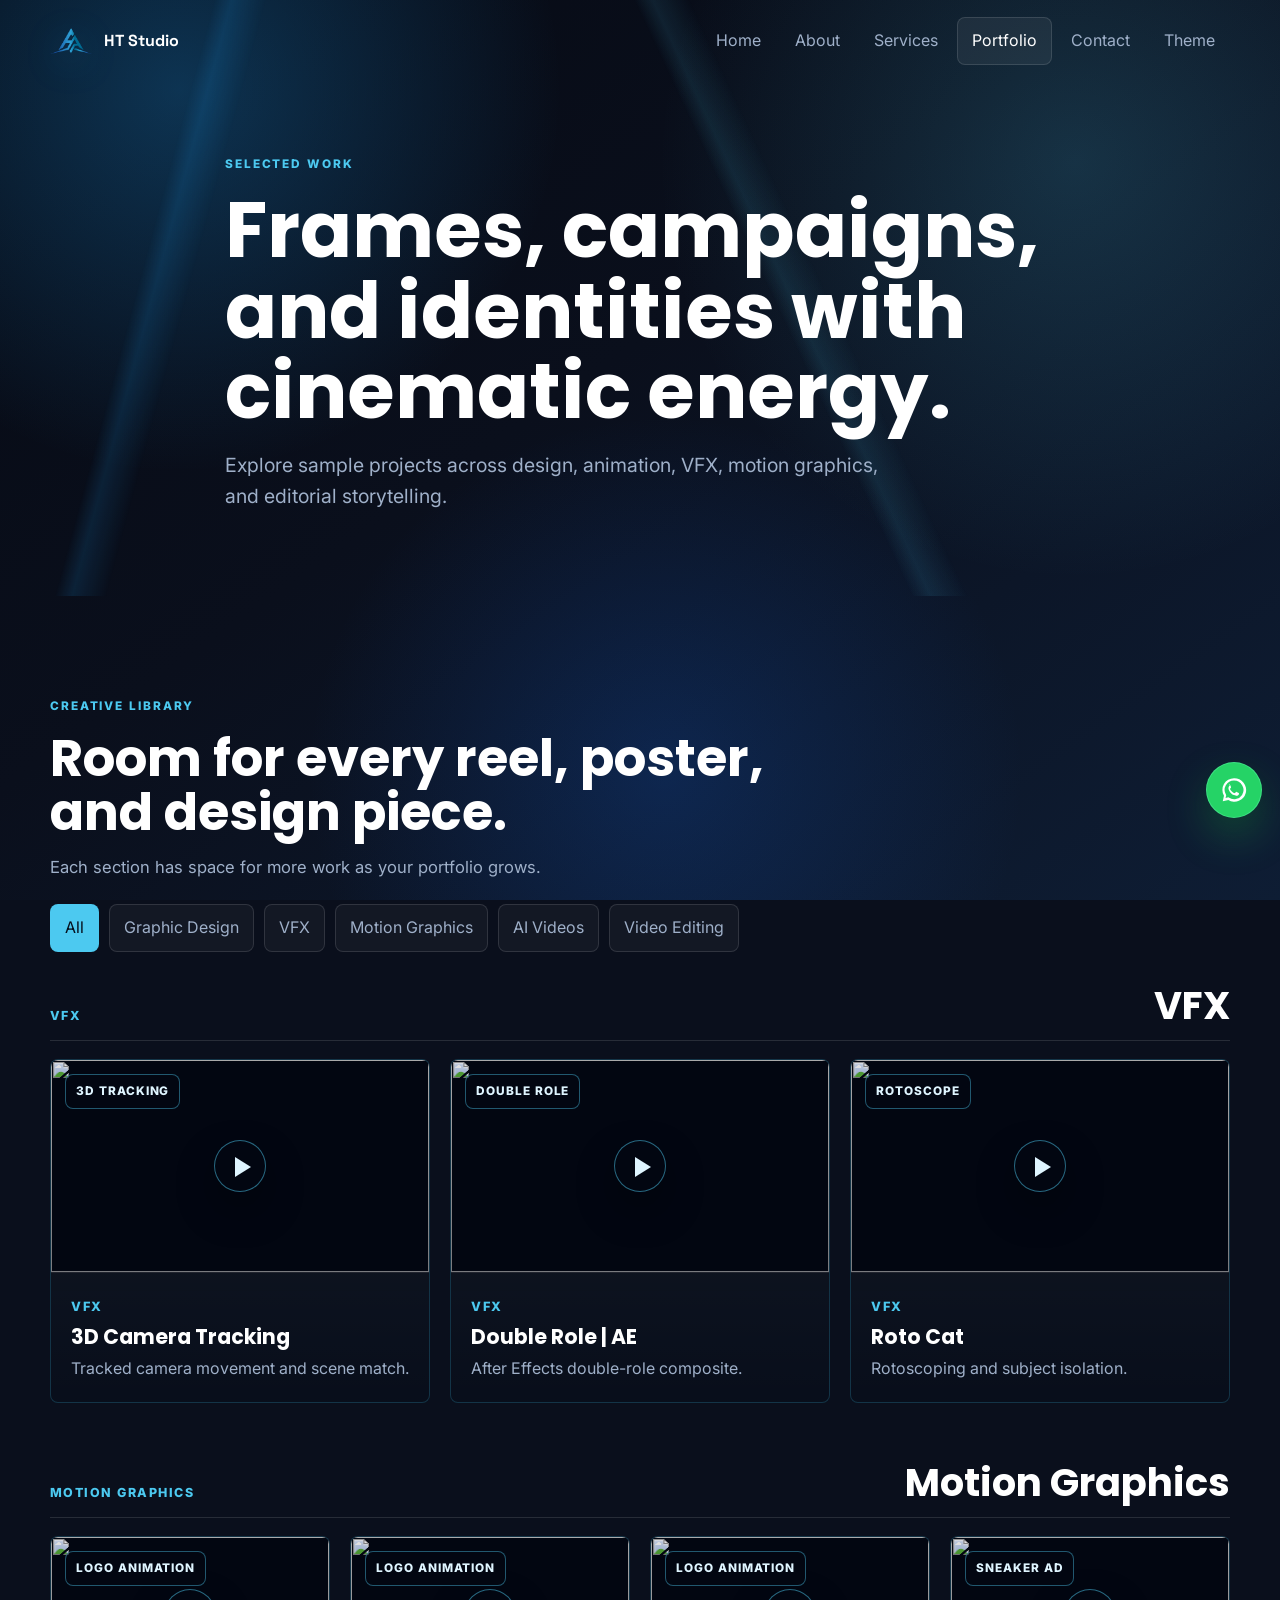
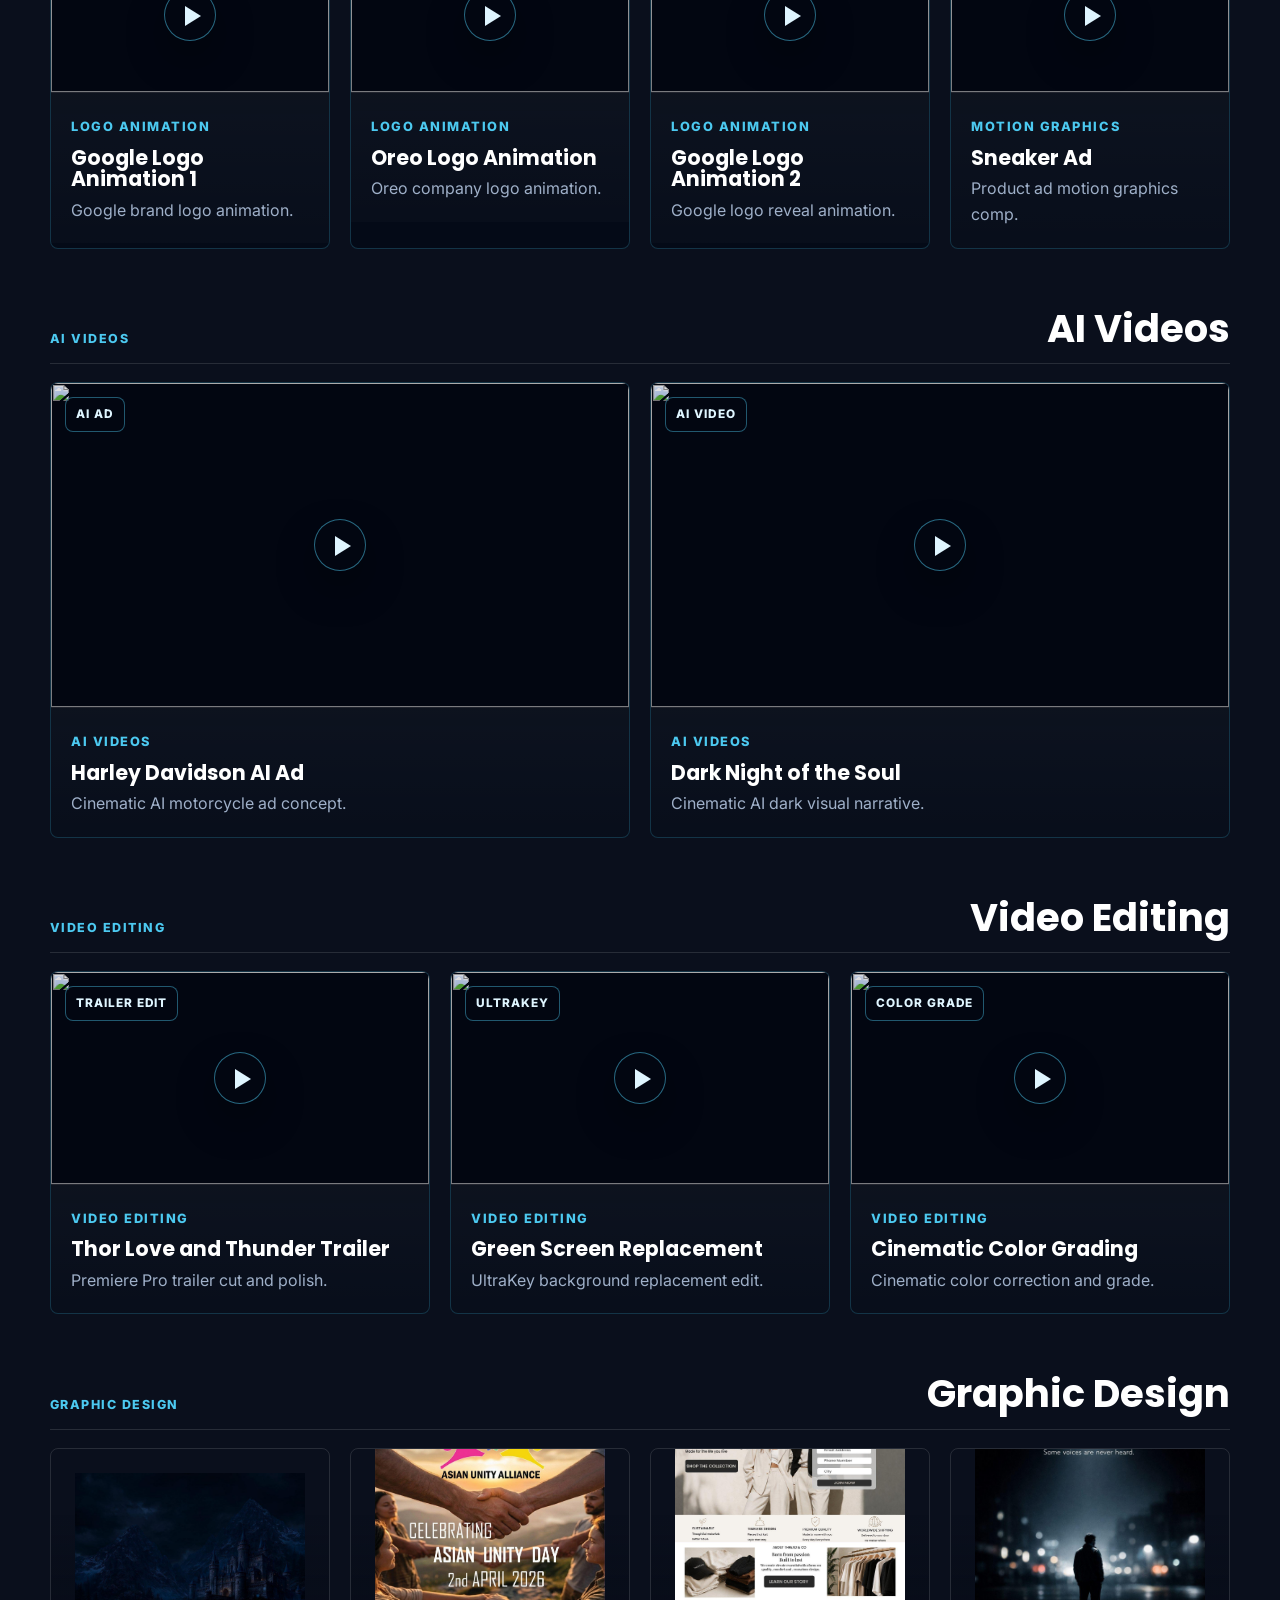
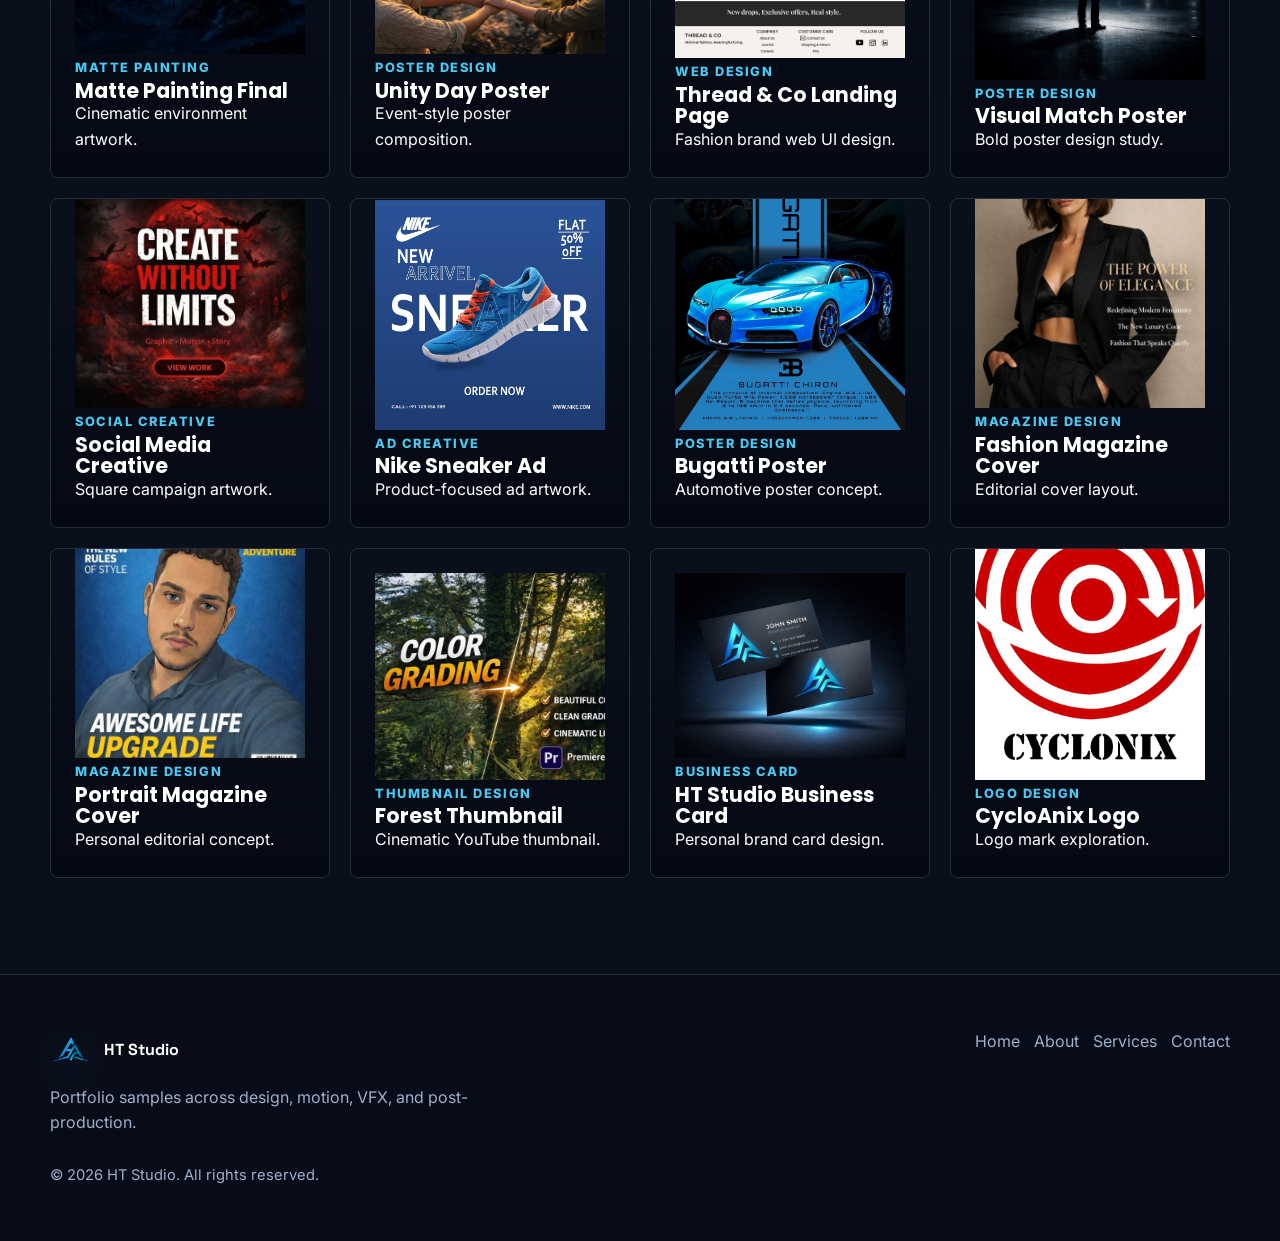
==== portfolio.html @ 41b293f8 "Add files via upload" ====
<!DOCTYPE html>
<html lang="en">
<head>
  <meta charset="UTF-8">
  <meta name="viewport" content="width=device-width, initial-scale=1.0">
  <meta name="referrer" content="strict-origin-when-cross-origin">
  <meta name="description" content="Portfolio projects by HT Studio across graphic design, animation, VFX, motion graphics, AI videos, and video editing.">
  <title>Portfolio | HT Studio</title>
  <link rel="icon" type="image/png" href="assets/images/logo.png">
  <link rel="apple-touch-icon" href="assets/images/logo.png">
  <meta property="og:type" content="website">
  <meta property="og:title" content="Portfolio | HT Studio">
  <meta property="og:description" content="Watch selected animation, VFX, motion graphics, AI videos, and video editing work by HT Studio.">
  <meta property="og:image" content="assets/images/profile.jpg">
  <meta name="twitter:card" content="summary_large_image">
  <meta name="twitter:title" content="Portfolio | HT Studio">
  <meta name="twitter:description" content="Animation, VFX, motion graphics, AI videos, and video editing portfolio.">
  <meta name="twitter:image" content="assets/images/profile.jpg">
  <link rel="preconnect" href="https://fonts.googleapis.com"><link rel="preconnect" href="https://fonts.gstatic.com" crossorigin>
  <link href="https://fonts.googleapis.com/css2?family=Inter:wght@400;500;600;700;800&family=Poppins:wght@600;700;800&family=Space+Grotesk:wght@500;600;700&display=swap" rel="stylesheet">
  <link rel="stylesheet" href="css/style.css">
</head>
<body data-page="portfolio">
  <div class="page-loader" aria-hidden="true"><span></span></div>
  <header class="site-header" id="siteHeader"><nav class="navbar container"><a class="brand" href="index.html"><img src="assets/images/logo.png" alt="HT Studio logo"><span>HT Studio</span></a><button class="nav-toggle" id="navToggle" aria-label="Open menu" aria-expanded="false"><span></span><span></span><span></span></button><div class="nav-links" id="navLinks"><a href="index.html">Home</a><a href="about.html">About</a><a href="services.html">Services</a><a href="portfolio.html" class="active">Portfolio</a><a href="contact.html">Contact</a><button class="theme-toggle" id="themeToggle" aria-label="Toggle theme">Theme</button></div></nav></header>
  <main>
    <section class="page-hero section-bg"><div class="ambient-lines"></div><div class="container narrow reveal"><span class="eyebrow">Selected work</span><h1>Frames, campaigns, and identities with cinematic energy.</h1><p>Explore sample projects across design, animation, VFX, motion graphics, and editorial storytelling.</p></div></section>
    <section class="section container">
      <div class="section-head portfolio-section-head reveal">
        <span class="eyebrow">Creative library</span>
        <h2>Room for every reel, poster, and design piece.</h2>
        <p>Each section has space for more work as your portfolio grows.</p>
      </div>
      <div class="filter-bar reveal" role="list" aria-label="Portfolio filters">
        <button class="filter-btn active" data-filter="all">All</button>
        <button class="filter-btn" data-filter="Graphic Design">Graphic Design</button>
        <button class="filter-btn" data-filter="VFX">VFX</button>
        <button class="filter-btn" data-filter="Motion Graphics">Motion Graphics</button>
        <button class="filter-btn" data-filter="AI Videos">AI Videos</button>
        <button class="filter-btn" data-filter="Video Editing">Video Editing</button>
      </div>
      <div class="portfolio-sections" id="portfolioGrid">
        <section class="portfolio-category reveal" data-category-section="VFX">
          <div class="portfolio-category-head"><span>VFX</span><h2>VFX</h2></div>
          <div class="portfolio-grid category-grid">
            <article class="portfolio-card video-card video-slot reveal" data-category="VFX" data-title="3D Camera Tracking" data-year="2026" data-software="After Effects" data-youtube-url="https://www.youtube.com/watch?v=7YSUbzDhCYs" data-desc="3D camera tracking render built in After Effects with matched movement and cinematic scene integration.">
              <div class="youtube-preview" aria-hidden="true"><img src="https://i.ytimg.com/vi/7YSUbzDhCYs/hqdefault.jpg" alt="" loading="lazy"><span class="youtube-play"></span></div>
              <div class="slot-badge">3D Tracking</div>
              <div class="project-info"><span>VFX</span><h3>3D Camera Tracking</h3><p>Tracked camera movement and scene match.</p></div>
            </article>
            <!-- HIDDEN CARD: To show this card later, delete the style="display:none" below -->
            <article class="portfolio-card video-card video-slot reveal delay-1" style="display:none" data-category="VFX" data-title="Cinematic VFX Composite" data-year="2026" data-software="After Effects, Maya" data-video="assets/videos/vfx-edit.mp4" data-desc="Composited VFX sample with atmosphere, camera energy, and cinematic grade.">
              <video class="portfolio-video" src="assets/videos/vfx-edit.mp4" controls playsinline preload="none" aria-label="Cinematic VFX Composite"></video>
              <div class="slot-badge">Composite</div>
              <div class="project-info"><span>VFX</span><h3>Cinematic VFX Composite</h3><p>Compositing and cinematic grade.</p></div>
            </article>
            <article class="portfolio-card video-card video-slot reveal delay-2" data-category="VFX" data-title="Double Role | AE" data-year="2026" data-software="After Effects" data-youtube-url="https://www.youtube.com/watch?v=Vd4QYeTDUkw" data-desc="Double-role VFX shot built in After Effects with compositing, masking, and matched timing.">
              <div class="youtube-preview" aria-hidden="true"><img src="https://i.ytimg.com/vi/Vd4QYeTDUkw/hqdefault.jpg" alt="" loading="lazy"><span class="youtube-play"></span></div>
              <div class="slot-badge">Double Role</div>
              <div class="project-info"><span>VFX</span><h3>Double Role | AE</h3><p>After Effects double-role composite.</p></div>
            </article>
            <article class="portfolio-card video-card video-slot reveal delay-3" data-category="VFX" data-title="Roto Cat" data-year="2026" data-software="After Effects, Rotoscoping" data-youtube-url="https://www.youtube.com/watch?v=1JEw_0VSAGY" data-desc="Rotoscoping VFX sample focused on clean subject isolation and frame-by-frame movement.">
              <div class="youtube-preview" aria-hidden="true"><img src="https://i.ytimg.com/vi/1JEw_0VSAGY/hqdefault.jpg" alt="" loading="lazy"><span class="youtube-play"></span></div>
              <div class="slot-badge">Rotoscope</div>
              <div class="project-info"><span>VFX</span><h3>Roto Cat</h3><p>Rotoscoping and subject isolation.</p></div>
            </article>
          </div>
        </section>

        <section class="portfolio-category reveal" data-category-section="Motion Graphics">
          <div class="portfolio-category-head"><span>Motion Graphics</span><h2>Motion Graphics</h2></div>
          <div class="portfolio-grid category-grid">
            <article class="portfolio-card video-card video-slot reveal" data-category="Motion Graphics" data-title="Google Logo Animation 1" data-year="2026" data-software="After Effects, Adobe Premiere Pro" data-youtube-url="https://www.youtube.com/watch?v=6RYFSTgw2TU" data-desc="Google logo animation with clean brand movement, rhythmic timing, and polished reveal energy.">
              <div class="youtube-preview" aria-hidden="true"><img src="https://i.ytimg.com/vi/6RYFSTgw2TU/hqdefault.jpg" alt="" loading="lazy"><span class="youtube-play"></span></div>
              <div class="slot-badge">Logo Animation</div>
              <div class="project-info"><span>Logo Animation</span><h3>Google Logo Animation 1</h3><p>Google brand logo animation.</p></div>
            </article>
            <article class="portfolio-card video-card video-slot reveal delay-1" data-category="Motion Graphics" data-title="Oreo Logo Animation" data-year="2026" data-software="After Effects" data-youtube-url="https://www.youtube.com/watch?v=iDF7yAj4mj4" data-desc="Oreo company logo animation with playful timing, brand-focused movement, and polished reveal styling.">
              <div class="youtube-preview" aria-hidden="true"><img src="https://i.ytimg.com/vi/iDF7yAj4mj4/hqdefault.jpg" alt="" loading="lazy"><span class="youtube-play"></span></div>
              <div class="slot-badge">Logo Animation</div>
              <div class="project-info"><span>Logo Animation</span><h3>Oreo Logo Animation</h3><p>Oreo company logo animation.</p></div>
            </article>
            <article class="portfolio-card video-card video-slot reveal delay-2" data-category="Motion Graphics" data-title="Google Logo Animation 2" data-year="2026" data-software="After Effects" data-youtube-url="https://www.youtube.com/watch?v=VKcDPss0ZcU" data-desc="Google logo animation render with brand color, smooth pacing, and clean logo reveal work.">
              <div class="youtube-preview" aria-hidden="true"><img src="https://i.ytimg.com/vi/VKcDPss0ZcU/hqdefault.jpg" alt="" loading="lazy"><span class="youtube-play"></span></div>
              <div class="slot-badge">Logo Animation</div>
              <div class="project-info"><span>Logo Animation</span><h3>Google Logo Animation 2</h3><p>Google logo reveal animation.</p></div>
            </article>
            <article class="portfolio-card video-card video-slot reveal delay-3" data-category="Motion Graphics" data-title="Sneaker Ad" data-year="2026" data-software="After Effects" data-youtube-url="https://www.youtube.com/watch?v=CQfitdtNfQs" data-desc="Sneaker product ad with motion graphics, polished timing, and campaign-style presentation.">
              <div class="youtube-preview" aria-hidden="true"><img src="https://i.ytimg.com/vi/CQfitdtNfQs/hqdefault.jpg" alt="" loading="lazy"><span class="youtube-play"></span></div>
              <div class="slot-badge">Sneaker Ad</div>
              <div class="project-info"><span>Motion Graphics</span><h3>Sneaker Ad</h3><p>Product ad motion graphics comp.</p></div>
            </article>
          </div>
        </section>

        <section class="portfolio-category reveal" data-category-section="AI Videos">
          <div class="portfolio-category-head"><span>AI Videos</span><h2>AI Videos</h2></div>
          <div class="portfolio-grid category-grid">
            <article class="portfolio-card video-card video-slot reveal" data-category="AI Videos" data-title="Harley Davidson AI Ad" data-year="2026" data-software="AI Video, Adobe Premiere Pro" data-youtube-url="https://www.youtube.com/watch?v=Fcp4Rr5jEpk" data-desc="AI-driven Harley Davidson ad concept with cinematic product energy and campaign-style pacing.">
              <div class="youtube-preview" aria-hidden="true"><img src="https://i.ytimg.com/vi/Fcp4Rr5jEpk/hqdefault.jpg" alt="" loading="lazy"><span class="youtube-play"></span></div>
              <div class="slot-badge">AI Ad</div>
              <div class="project-info"><span>AI Videos</span><h3>Harley Davidson AI Ad</h3><p>Cinematic AI motorcycle ad concept.</p></div>
            </article>

            <article class="portfolio-card video-card video-slot reveal delay-2" data-category="AI Videos" data-title="Dark Night of the Soul" data-year="2026" data-software="AI Video, Adobe Premiere Pro" data-youtube-url="https://www.youtube.com/watch?v=GI0C0WaYL5A" data-desc="AI cinematic video with atmospheric storytelling and dark visual narrative.">
              <div class="youtube-preview" aria-hidden="true"><img src="https://i.ytimg.com/vi/GI0C0WaYL5A/hqdefault.jpg" alt="" loading="lazy"><span class="youtube-play"></span></div>
              <div class="slot-badge">AI Video</div>
              <div class="project-info"><span>AI Videos</span><h3>Dark Night of the Soul</h3><p>Cinematic AI dark visual narrative.</p></div>
            </article>
          </div>
        </section>

        <section class="portfolio-category reveal" data-category-section="Video Editing">
          <div class="portfolio-category-head"><span>Video Editing</span><h2>Video Editing</h2></div>
          <div class="portfolio-grid category-grid">
            <article class="portfolio-card video-card video-slot reveal" data-category="Video Editing" data-title="Thor Love and Thunder Trailer" data-year="2026" data-software="Adobe Premiere Pro" data-youtube-url="https://www.youtube.com/watch?v=jmS2lAR7w4I" data-desc="Trailer edit built in Adobe Premiere Pro with cinematic pacing, music timing, and polished presentation.">
              <div class="youtube-preview" aria-hidden="true"><img src="https://i.ytimg.com/vi/jmS2lAR7w4I/hqdefault.jpg" alt="" loading="lazy"><span class="youtube-play"></span></div>
              <div class="slot-badge">Trailer Edit</div>
              <div class="project-info"><span>Video Editing</span><h3>Thor Love and Thunder Trailer</h3><p>Premiere Pro trailer cut and polish.</p></div>
            </article>
            <article class="portfolio-card video-card video-slot reveal delay-1" data-category="Video Editing" data-title="UltraKey Background Replacement" data-year="2026" data-software="Adobe Premiere Pro, UltraKey" data-youtube-url="https://www.youtube.com/watch?v=HDc1M4FCwuI" data-desc="Green screen background replacement using UltraKey in Adobe Premiere Pro.">
              <div class="youtube-preview" aria-hidden="true"><img src="https://i.ytimg.com/vi/HDc1M4FCwuI/hqdefault.jpg" alt="" loading="lazy"><span class="youtube-play"></span></div>
              <div class="slot-badge">UltraKey</div>
              <div class="project-info"><span>Video Editing</span><h3>Green Screen Replacement</h3><p>UltraKey background replacement edit.</p></div>
            </article>
            <article class="portfolio-card video-card video-slot reveal delay-3" data-category="Video Editing" data-title="Cinematic Color Grading" data-year="2026" data-software="Adobe Premiere Pro, Lumetri Color" data-youtube-url="https://www.youtube.com/watch?v=dcR6W9GRAv0" data-desc="Cinematic color grading sample in Adobe Premiere Pro focused on contrast, mood, and polished visual tone.">
              <div class="youtube-preview" aria-hidden="true"><img src="https://i.ytimg.com/vi/dcR6W9GRAv0/hqdefault.jpg" alt="" loading="lazy"><span class="youtube-play"></span></div>
              <div class="slot-badge">Color Grade</div>
              <div class="project-info"><span>Video Editing</span><h3>Cinematic Color Grading</h3><p>Cinematic color correction and grade.</p></div>
            </article>
          </div>
        </section>

        <section class="portfolio-category reveal" data-category-section="Graphic Design">
          <div class="portfolio-category-head"><span>Graphic Design</span><h2>Graphic Design</h2></div>
          <div class="portfolio-grid category-grid">
            <article class="portfolio-card graphic-card reveal" data-category="Graphic Design" data-title="Matte Painting Final" data-year="2026" data-software="Photoshop" data-desc="A cinematic castle matte painting built with layered atmosphere, depth, and fantasy environment design."><img class="graphic-card-img" src="assets/images/graphic-design/graphic-matte-painting-final.jpg" alt="" loading="lazy"><div><span>Matte Painting</span><h3>Matte Painting Final</h3><p>Cinematic environment artwork.</p></div></article>
            <article class="portfolio-card graphic-card reveal delay-1" data-category="Graphic Design" data-title="Unity Day Poster" data-year="2026" data-software="Photoshop" data-desc="A poster composition designed for a Unity Day visual assignment."><img class="graphic-card-img" src="assets/images/graphic-design/graphic-unity-day-poster.jpg" alt="" loading="lazy"><div><span>Poster Design</span><h3>Unity Day Poster</h3><p>Event-style poster composition.</p></div></article>
            <article class="portfolio-card graphic-card reveal delay-2" data-category="Graphic Design" data-title="Thread & Co Landing Page" data-year="2026" data-software="Figma" data-desc="A full web design landing page for Thread & Co, a minimal fashion brand. Features hero section, newsletter signup, features strip, brand story, and footer — designed with clean typography and earthy tones."><img class="graphic-card-img" src="assets/images/graphic-design/graphic-web-design-landing-page.jpg" alt="" loading="lazy"><div><span>Web Design</span><h3>Thread & Co Landing Page</h3><p>Fashion brand web UI design.</p></div></article>
            <article class="portfolio-card graphic-card reveal delay-3" data-category="Graphic Design" data-title="Visual Match Poster" data-year="2026" data-software="Photoshop" data-desc="A bold poster study focused on visual matching, contrast, and cinematic balance."><img class="graphic-card-img" src="assets/images/graphic-design/graphic-visual-match-poster.jpg" alt="" loading="lazy"><div><span>Poster Design</span><h3>Visual Match Poster</h3><p>Bold poster design study.</p></div></article>
            <article class="portfolio-card graphic-card reveal" data-category="Graphic Design" data-title="Social Media Creative" data-year="2026" data-software="Photoshop" data-desc="A social media creative built for square-format digital campaign use."><img class="graphic-card-img" src="assets/images/graphic-design/graphic-social-media.jpg" alt="" loading="lazy"><div><span>Social Creative</span><h3>Social Media Creative</h3><p>Square campaign artwork.</p></div></article>
            <article class="portfolio-card graphic-card reveal delay-1" data-category="Graphic Design" data-title="Nike Sneaker Ad" data-year="2026" data-software="Photoshop" data-desc="A sneaker ad concept using strong product focus, dramatic color, and campaign-style framing."><img class="graphic-card-img" src="assets/images/graphic-design/graphic-nike-sneakers-ad.jpg" alt="" loading="lazy"><div><span>Ad Creative</span><h3>Nike Sneaker Ad</h3><p>Product-focused ad artwork.</p></div></article>
            <article class="portfolio-card graphic-card reveal delay-2" data-category="Graphic Design" data-title="Bugatti Poster" data-year="2026" data-software="Photoshop" data-desc="A premium automotive poster concept designed with cinematic mood and luxury presentation."><img class="graphic-card-img" src="assets/images/graphic-design/graphic-bugatti-poster.jpg" alt="" loading="lazy"><div><span>Poster Design</span><h3>Bugatti Poster</h3><p>Automotive poster concept.</p></div></article>
            <article class="portfolio-card graphic-card reveal delay-3" data-category="Graphic Design" data-title="Fashion Magazine Cover" data-year="2026" data-software="Photoshop" data-desc="A fashion magazine cover layout exploring typography, image treatment, and editorial balance."><img class="graphic-card-img" src="assets/images/graphic-design/graphic-fashion-magazine-cover.jpg" alt="" loading="lazy"><div><span>Magazine Design</span><h3>Fashion Magazine Cover</h3><p>Editorial cover layout.</p></div></article>
            <article class="portfolio-card graphic-card reveal" data-category="Graphic Design" data-title="Portrait Magazine Cover" data-year="2026" data-software="Photoshop" data-desc="A personal magazine cover experiment focused on portrait styling and cover composition."><img class="graphic-card-img" src="assets/images/graphic-design/graphic-self-magazine-cover.jpg" alt="" loading="lazy"><div><span>Magazine Design</span><h3>Portrait Magazine Cover</h3><p>Personal editorial concept.</p></div></article>
            <article class="portfolio-card graphic-card reveal delay-1" data-category="Graphic Design" data-title="Forest Thumbnail" data-year="2026" data-software="Photoshop" data-desc="A YouTube-style thumbnail made for color grading and cinematic video presentation."><img class="graphic-card-img" src="assets/images/graphic-design/graphic-forest-thumbnail.jpg" alt="" loading="lazy"><div><span>Thumbnail Design</span><h3>Forest Thumbnail</h3><p>Cinematic YouTube thumbnail.</p></div></article>
            <article class="portfolio-card graphic-card reveal delay-2" data-category="Graphic Design" data-title="HT Studio Business Card" data-year="2026" data-software="Photoshop" data-desc="A personal brand business card design for HT Studio with cinematic dark theme and logo mark."><img class="graphic-card-img" src="assets/images/graphic-design/graphic-ht-studio-business-card.jpg" alt="" loading="lazy"><div><span>Business Card</span><h3>HT Studio Business Card</h3><p>Personal brand card design.</p></div></article>
            <article class="portfolio-card graphic-card reveal delay-3" data-category="Graphic Design" data-title="CycloAnix Logo" data-year="2026" data-software="Illustrator" data-desc="A logo design exploration built around clear shape language and brand mark construction."><img class="graphic-card-img" src="assets/images/graphic-design/graphic-cycloanix-logo.jpg" alt="" loading="lazy"><div><span>Logo Design</span><h3>CycloAnix Logo</h3><p>Logo mark exploration.</p></div></article>
          </div>
        </section>
      </div>
    </section>
  </main>
  <div class="lightbox" id="lightbox" aria-hidden="true" role="dialog" aria-label="Project details">
    <button class="lightbox-close" id="lightboxClose" aria-label="Close">x</button>
    <div class="lightbox-card">
      <div class="lightbox-media" id="lightboxMedia">
        <div class="lightbox-image" id="lightboxImage"></div>
        <video class="lightbox-video" id="lightboxVideo" controls playsinline preload="none"></video>
        <iframe class="lightbox-youtube" id="lightboxYoutube" frameborder="0" allow="accelerometer; autoplay; clipboard-write; encrypted-media; gyroscope; picture-in-picture" allowfullscreen title="YouTube video player"></iframe>
      </div>
      <div class="lightbox-content"><span id="modalCategory"></span><h2 id="modalTitle"></h2><p id="modalDesc"></p><dl><dt>Year</dt><dd id="modalYear"></dd><dt>Software</dt><dd id="modalSoftware"></dd></dl><a class="btn btn-primary" href="contact.html">Discuss Similar Project</a></div>
    </div>
  </div>
  <footer class="site-footer"><div class="container footer-grid"><div><a class="brand footer-brand" href="index.html"><img src="assets/images/logo.png" alt="">HT Studio</a><p>Portfolio samples across design, motion, VFX, and post-production.</p></div><div class="footer-links"><a href="index.html">Home</a><a href="about.html">About</a><a href="services.html">Services</a><a href="contact.html">Contact</a></div><p class="copyright">© 2026 HT Studio. All rights reserved.</p></div></footer>
  <button class="back-to-top" id="backToTop" aria-label="Back to top">Top</button><script type="module" src="js/script.js"></script>
</body>
</html>
---- css/style.css ----
:root {
  --bg: #0a0f1c;
  --bg-soft: #111827;
  --panel: rgba(17, 24, 39, 0.72);
  --panel-strong: rgba(18, 28, 48, 0.94);
  --text: #ffffff;
  --muted: #9fb0c9;
  --line: rgba(255, 255, 255, 0.12);
  --accent: #1ea7ff;
  --accent-2: #4cc9f0;
  --success: #5cf2a6;
  --shadow: 0 24px 80px rgba(0, 0, 0, 0.38);
  --radius: 8px;
  --max: 1180px;
}

[data-theme="light"] {
  --bg: #f7fbff;
  --bg-soft: #eaf4ff;
  --panel: rgba(255, 255, 255, 0.78);
  --panel-strong: rgba(255, 255, 255, 0.96);
  --text: #07111f;
  --muted: #4d6078;
  --line: rgba(7, 17, 31, 0.12);
  --shadow: 0 24px 80px rgba(30, 87, 140, 0.15);
}

* { box-sizing: border-box; margin: 0; padding: 0; }
html { scroll-behavior: smooth; }
body {
  min-height: 100vh;
  background: var(--bg);
  color: var(--text);
  font-family: "Inter", system-ui, sans-serif;
  line-height: 1.6;
  overflow-x: hidden;
  transition: background 0.35s ease, color 0.35s ease;
}
body::before {
  content: "";
  position: fixed;
  inset: 0;
  z-index: -3;
  background:
    radial-gradient(circle at 14% 10%, rgba(30, 167, 255, 0.26), transparent 28%),
    radial-gradient(circle at 84% 18%, rgba(76, 201, 240, 0.18), transparent 32%),
    radial-gradient(circle at 52% 86%, rgba(19, 83, 184, 0.28), transparent 35%),
    linear-gradient(145deg, #060a14 0%, var(--bg) 44%, #0e1d34 100%);
}
a { color: inherit; text-decoration: none; }
img { display: block; max-width: 100%; }
button, input, select, textarea { font: inherit; }
.container { width: min(var(--max), calc(100% - 40px)); margin-inline: auto; }
.narrow { max-width: 830px; }
.section { padding: 96px 0; }
.section-bg { position: relative; overflow: hidden; isolation: isolate; }
.ambient-lines {
  position: absolute;
  inset: -15% -10%;
  z-index: -2;
  background: linear-gradient(105deg, transparent 0 21%, rgba(30, 167, 255, 0.13) 22%, transparent 24% 100%), linear-gradient(65deg, transparent 0 57%, rgba(76, 201, 240, 0.11) 58%, transparent 60% 100%);
  animation: none;
}
.particles {
  position: absolute;
  inset: 0;
  z-index: -1;
  background-image: radial-gradient(circle, rgba(255, 255, 255, 0.22) 1px, transparent 1px), radial-gradient(circle, rgba(30, 167, 255, 0.28) 1px, transparent 1px);
  background-size: 92px 92px, 150px 150px;
  opacity: 0.16;
  animation: none;
}
.site-header {
  position: fixed;
  top: 0;
  width: 100%;
  z-index: 50;
  border-bottom: 1px solid transparent;
  transition: background 0.3s ease, border-color 0.3s ease;
}
.site-header.scrolled {
  background: rgba(6, 11, 22, 0.54);
  border-color: rgba(255, 255, 255, 0.16);
  box-shadow: 0 18px 54px rgba(0, 0, 0, 0.22);
  backdrop-filter: blur(18px) saturate(150%);
  -webkit-backdrop-filter: blur(18px) saturate(150%);
}
[data-theme="light"] .site-header.scrolled {
  background: rgba(255, 255, 255, 0.58);
  border-color: rgba(7, 17, 31, 0.12);
}
.navbar { min-height: 82px; display: flex; align-items: center; justify-content: space-between; gap: 24px; }
.brand { display: inline-flex; align-items: center; gap: 12px; font-family: "Space Grotesk", sans-serif; font-weight: 700; }
.brand img { width: 42px; height: 42px; object-fit: contain; background: transparent; mix-blend-mode: normal; filter: drop-shadow(0 8px 18px rgba(30, 167, 255, 0.28)); }
.nav-links { display: flex; align-items: center; gap: 4px; }
.nav-links a, .theme-toggle {
  color: var(--muted);
  padding: 10px 14px;
  border-radius: var(--radius);
  border: 1px solid transparent;
  background: transparent;
  cursor: pointer;
  transition: color 0.25s ease, border-color 0.25s ease, background 0.25s ease;
}
.nav-links a:hover, .nav-links a.active, .theme-toggle:hover { color: var(--text); border-color: var(--line); background: rgba(255, 255, 255, 0.06); }
.nav-toggle { display: none; width: 44px; height: 44px; border: 1px solid var(--line); border-radius: var(--radius); background: var(--panel); }
.nav-toggle span { display: block; width: 18px; height: 2px; margin: 4px auto; background: var(--text); transition: transform 0.25s ease, opacity 0.25s ease; }
.hero { min-height: 100vh; padding: 136px 0 72px; display: flex; align-items: center; }
.hero-grid, .page-hero-grid { display: grid; grid-template-columns: minmax(0, 1.1fr) minmax(300px, 0.72fr); align-items: center; gap: 56px; }
.eyebrow { display: inline-flex; color: var(--accent-2); text-transform: uppercase; letter-spacing: 0.16em; font-size: 0.74rem; font-weight: 800; margin-bottom: 16px; }
h1, h2, h3 { font-family: "Poppins", sans-serif; line-height: 1.05; }
h1 { font-size: clamp(3.1rem, 8vw, 7.9rem); max-width: 960px; }
h2 { font-size: clamp(2rem, 4vw, 4.35rem); }
h3 { font-size: 1.28rem; }
.hero-subtitle, .hero-support, .page-hero p, .bio-copy p, .philosophy p, .why-panel p { color: var(--muted); font-size: clamp(1rem, 1.6vw, 1.22rem); max-width: 680px; margin-top: 18px; }
.hero-support {
  max-width: 620px;
  margin-top: 10px;
  color: #d8e8ff;
  font-size: 1rem;
}
[data-theme="light"] .hero-support { color: #243b58; }
.hero-actions, .social-row { display: flex; flex-wrap: wrap; gap: 14px; margin-top: 32px; }
.btn {
  display: inline-flex;
  align-items: center;
  justify-content: center;
  min-height: 48px;
  padding: 0 22px;
  border-radius: var(--radius);
  font-weight: 800;
  border: 1px solid var(--line);
  transition: transform 0.25s ease, box-shadow 0.25s ease, background 0.25s ease;
}
.btn:hover { transform: translateY(-3px); }
.btn-primary { color: #04101c; background: linear-gradient(135deg, var(--accent), var(--accent-2)); box-shadow: 0 18px 44px rgba(30, 167, 255, 0.24); }
.btn-ghost { background: rgba(255, 255, 255, 0.05); color: var(--text); }
.social-row a {
  display: grid;
  place-items: center;
  width: 42px;
  height: 42px;
  border: 1px solid var(--line);
  border-radius: var(--radius);
  color: var(--muted);
  background: rgba(255, 255, 255, 0.04);
  font-weight: 800;
  font-size: 0.78rem;
  transition: transform 0.25s ease, color 0.25s ease, border-color 0.25s ease;
}
.social-row a svg {
  width: 21px;
  height: 21px;
  fill: none;
  stroke: currentColor;
  stroke-width: 1.8;
  stroke-linecap: round;
  stroke-linejoin: round;
}
.social-row a svg text {
  fill: currentColor;
  stroke: none;
  font-family: "Space Grotesk", sans-serif;
  font-size: 8px;
  font-weight: 800;
  letter-spacing: 0;
}
.social-row a[aria-label="LinkedIn"] svg,
.social-row a[aria-label="YouTube"] svg {
  fill: currentColor;
  stroke: none;
}
.social-row a[aria-label="YouTube"] svg path {
  fill: var(--bg);
}
.social-row a:hover { color: var(--accent-2); border-color: rgba(76, 201, 240, 0.55); transform: translateY(-4px); }
.profile-frame { position: relative; padding: 12px; border: 1px solid var(--line); border-radius: var(--radius); background: linear-gradient(180deg, rgba(255, 255, 255, 0.08), rgba(255, 255, 255, 0.02)); box-shadow: var(--shadow); }
.profile-frame > img { width: 100%; aspect-ratio: 4 / 5; object-fit: cover; border-radius: 6px; filter: saturate(0.9) contrast(1.06); }
.profile-card {
  position: absolute;
  left: -18px;
  bottom: 26px;
  display: flex;
  align-items: center;
  gap: 12px;
  max-width: 270px;
  padding: 14px;
  border: 1px solid var(--line);
  border-radius: var(--radius);
  background: rgba(6, 11, 22, 0.78);
  box-shadow: var(--shadow);
  color: #dcecff;
  font-weight: 700;
}
.profile-card img { width: 38px; height: 38px; object-fit: contain; }
.section-head { max-width: 820px; margin-bottom: 36px; }
.section-head p {
  color: var(--muted);
  font-size: 1.04rem;
  max-width: 680px;
  margin-top: 14px;
}
.portfolio-section-head { margin-bottom: 24px; }
.card-grid, .services-grid, .software-grid, .process-grid, .stats-grid { display: grid; gap: 20px; }
.card-grid { grid-template-columns: repeat(3, 1fr); }
.glass-card, .service-card, .process-step, .skill-panel, .timeline, .why-panel, .contact-form, .contact-panel, .testimonial, .faq-list details {
  border: 1px solid var(--line);
  border-radius: var(--radius);
  background: var(--panel);
  box-shadow: var(--shadow);
}
.glass-card { min-height: 240px; padding: 28px; transition: transform 0.28s ease, border-color 0.28s ease; }
.glass-card:hover, .service-card:hover, .project-card:hover, .portfolio-card:hover { transform: translateY(-8px); border-color: rgba(76, 201, 240, 0.45); }
.glass-card p, .service-card p, .process-step p, .timeline-item p, .testimonial span, .contact-panel p, .faq-list p { color: var(--muted); }
.card-icon { display: inline-grid; place-items: center; width: 52px; height: 52px; margin-bottom: 28px; border-radius: var(--radius); background: rgba(30, 167, 255, 0.12); color: var(--accent-2); font-weight: 900; }
.section-split { background: linear-gradient(180deg, rgba(255, 255, 255, 0.025), rgba(30, 167, 255, 0.045)); border-block: 1px solid var(--line); }
.project-strip { display: grid; grid-template-columns: 1.15fr 0.92fr 0.92fr; gap: 20px; }
.project-card {
  min-height: 440px;
  display: flex;
  flex-direction: column;
  justify-content: flex-end;
  padding: 26px;
  border: 1px solid var(--line);
  border-radius: var(--radius);
  overflow: hidden;
  position: relative;
  background: #111827;
  transition: transform 0.3s ease, border-color 0.3s ease;
}
.project-card::before, .portfolio-card::before {
  content: "";
  position: absolute;
  inset: 0;
  background-image: linear-gradient(180deg, transparent 20%, rgba(3, 8, 18, 0.88)), var(--img);
  background-size: auto, cover;
  background-position: center, center;
  background-repeat: no-repeat, no-repeat;
  transition: transform 0.45s ease;
}
.graphic-card-img {
  position: absolute;
  inset: 0;
  width: 100%;
  height: 100%;
  object-fit: cover;
  object-position: center;
  z-index: 0;
  transition: transform 0.45s ease;
}
.graphic-card:hover .graphic-card-img { transform: scale(1.06); }
.graphic-card::before {
  background-image: linear-gradient(180deg, transparent 20%, rgba(3, 8, 18, 0.88));
  background-size: cover;
  z-index: 1;
}
.graphic-card > div { position: relative; z-index: 2; }
.project-card:hover::before, .portfolio-card:hover::before { transform: scale(1.06); }
.video-card::before {
  z-index: 1;
  background-image: linear-gradient(180deg, rgba(3, 8, 18, 0.08), rgba(3, 8, 18, 0.9)), var(--img);
  background-size: cover;
  background-position: center;
}
.portfolio-video {
  position: absolute;
  inset: 0;
  width: 100%;
  height: 100%;
  object-fit: contain;
  opacity: 0.92;
  background: #020611;
}
.play-chip {
  position: absolute;
  top: 18px;
  right: 18px;
  z-index: 2;
  padding: 8px 10px;
  border: 1px solid rgba(76, 201, 240, 0.42);
  border-radius: var(--radius);
  color: #dff5ff;
  background: rgba(3, 8, 18, 0.58);
  font-size: 0.78rem;
  font-weight: 800;
}
.project-card > *, .portfolio-card > * { position: relative; z-index: 1; }
.video-card > * { z-index: 2; }
.project-card span, .portfolio-card span { color: var(--accent-2); font-size: 0.8rem; text-transform: uppercase; letter-spacing: 0.12em; font-weight: 800; }
.stats-grid { grid-template-columns: repeat(4, 1fr); }
.stat { padding: 28px; border-left: 1px solid var(--line); }
.stat strong { display: block; font-family: "Space Grotesk", sans-serif; font-size: clamp(2.4rem, 5vw, 4.4rem); line-height: 1; color: var(--accent-2); }
.stat span { color: var(--muted); }
.testimonial { padding: clamp(28px, 5vw, 58px); }
.testimonial p { font-family: "Space Grotesk", sans-serif; font-size: clamp(1.55rem, 3.3vw, 3.1rem); line-height: 1.15; margin-bottom: 28px; }
.marquee-section { padding: 34px 0; border-block: 1px solid var(--line); overflow: hidden; }
.marquee-track { display: flex; gap: 44px; width: max-content; animation: marquee 24s linear infinite; }
.marquee span { font-family: "Space Grotesk", sans-serif; color: rgba(255, 255, 255, 0.72); font-size: clamp(1.6rem, 4vw, 4.2rem); font-weight: 700; white-space: nowrap; }
[data-theme="light"] .marquee span { color: rgba(7, 17, 31, 0.35); }
.page-hero { padding: 150px 0 84px; }
.page-hero h1 { font-size: clamp(2.8rem, 6vw, 6.6rem); }
.page-portrait { width: min(360px, 100%); aspect-ratio: 4 / 5; object-fit: cover; border: 1px solid var(--line); border-radius: var(--radius); box-shadow: var(--shadow); justify-self: end; }
.two-column, .gallery-philosophy, .contact-grid { display: grid; grid-template-columns: 0.9fr 1.1fr; gap: 48px; align-items: start; }
.contact-grid { grid-template-columns: minmax(0, 1.1fr) minmax(300px, 0.7fr); gap: 28px; }
.timeline, .skill-panel, .why-panel, .contact-form, .contact-panel { padding: 28px; }
.timeline-item { position: relative; padding-left: 28px; padding-bottom: 28px; border-left: 1px solid rgba(76, 201, 240, 0.35); }
.timeline-item:last-child { padding-bottom: 0; }
.timeline-item::before { content: ""; position: absolute; left: -6px; top: 5px; width: 11px; height: 11px; border-radius: 50%; background: var(--accent-2); }
.timeline-item span { color: var(--accent-2); font-weight: 800; }
.progress-item { margin-top: 22px; }
.progress-item span { display: flex; justify-content: space-between; margin-bottom: 8px; color: var(--muted); font-weight: 700; }
.progress-item div { height: 9px; background: rgba(255, 255, 255, 0.09); border-radius: 99px; overflow: hidden; }
.progress-item i { display: block; height: 100%; border-radius: 99px; background: linear-gradient(90deg, var(--accent), var(--accent-2)); transform-origin: left; animation: fillBar 1.4s ease forwards; }
.software-grid { grid-template-columns: repeat(3, 1fr); }
.software-grid span { padding: 24px; border: 1px solid var(--line); border-radius: var(--radius); background: rgba(255, 255, 255, 0.045); font-weight: 800; }
.gallery-philosophy { grid-template-columns: 0.9fr 1.1fr; gap: 28px; align-items: stretch; }
.philosophy { align-self: center; }
.gallery-grid { display: grid; grid-template-columns: 1fr 1fr; gap: 16px; }
.gallery-grid img { height: 420px; width: 100%; object-fit: cover; border-radius: var(--radius); border: 1px solid var(--line); }
.services-grid { grid-template-columns: repeat(4, 1fr); }
.service-card { padding: 24px; transition: transform 0.28s ease, border-color 0.28s ease; }
.service-card ul { list-style: none; margin: 22px 0; color: var(--muted); }
.service-card li { padding: 7px 0; border-bottom: 1px solid var(--line); }
.service-card strong { display: block; color: var(--accent-2); margin-bottom: 18px; }
.service-card a { font-weight: 800; color: var(--text); }
.process-grid { grid-template-columns: repeat(4, 1fr); }
.process-step { padding: 24px; }
.process-step span { display: block; color: var(--accent-2); font-family: "Space Grotesk", sans-serif; font-size: 2.2rem; font-weight: 800; margin-bottom: 28px; }
.faq-list { display: grid; gap: 12px; }
.faq-list details { padding: 20px 22px; }
.faq-list summary { cursor: pointer; font-weight: 800; }
.faq-list p { margin-top: 12px; }
.filter-bar { display: flex; flex-wrap: wrap; gap: 10px; margin-bottom: 28px; }
.filter-btn { padding: 10px 14px; border: 1px solid var(--line); border-radius: var(--radius); color: var(--muted); background: rgba(255, 255, 255, 0.04); cursor: pointer; transition: color 0.25s ease, border-color 0.25s ease, background 0.25s ease; }
.filter-btn.active, .filter-btn:hover { color: #06101d; background: var(--accent-2); border-color: transparent; }
.portfolio-sections { display: grid; gap: 54px; }
.portfolio-category { display: grid; gap: 18px; }
.portfolio-category.hidden { display: none; }
.portfolio-category-head {
  display: flex;
  align-items: end;
  justify-content: space-between;
  gap: 20px;
  padding-bottom: 14px;
  border-bottom: 1px solid var(--line);
}
.portfolio-category-head span {
  color: var(--accent-2);
  font-size: 0.78rem;
  font-weight: 800;
  letter-spacing: 0.12em;
  text-transform: uppercase;
}
.portfolio-category-head h2 {
  margin-top: 6px;
  font-size: clamp(1.7rem, 3vw, 2.7rem);
}
.portfolio-category-head p {
  flex: 0 0 auto;
  color: var(--muted);
  font-weight: 800;
}
.portfolio-grid { display: grid; grid-template-columns: repeat(auto-fit, minmax(min(100%, 280px), 1fr)); gap: 20px; }
.portfolio-card { display: flex; width: 100%; min-height: min(330px, 86vw); aspect-ratio: 16 / 11; padding: 24px; flex-direction: column; justify-content: flex-end; position: relative; overflow: hidden; border: 1px solid var(--line); border-radius: var(--radius); cursor: pointer; transition: opacity 0.2s ease, transform 0.2s ease, border-color 0.2s ease; }
.portfolio-card.tall { min-height: min(330px, 86vw); }
.portfolio-card.hidden { display: none; }
.portfolio-card.video-card {
  aspect-ratio: auto;
  min-height: 0;
  padding: 0;
  justify-content: flex-start;
  background: rgba(4, 10, 22, 0.82);
}
.portfolio-card.video-card.video-slot {
  border-color: rgba(76, 201, 240, 0.22);
}
.portfolio-card.empty-slot {
  cursor: default;
  border-style: dashed;
  border-color: rgba(159, 176, 201, 0.32);
}
.portfolio-card.empty-slot:hover {
  transform: none;
  border-color: rgba(76, 201, 240, 0.45);
}
.portfolio-card.video-card::before,
.portfolio-card.video-card .play-chip {
  display: none;
}
.portfolio-card.video-card .portfolio-video {
  position: relative;
  inset: auto;
  z-index: 1;
  width: 100%;
  height: auto;
  aspect-ratio: 16 / 9;
  object-fit: contain;
  opacity: 1;
  background: #020611;
  border-bottom: 1px solid var(--line);
}
.youtube-preview {
  position: relative;
  z-index: 1;
  width: 100%;
  aspect-ratio: 16 / 9;
  overflow: hidden;
  background: #020611;
  border-bottom: 1px solid var(--line);
}
.youtube-preview img {
  display: block;
  width: 100%;
  height: 100%;
  object-fit: cover;
  opacity: 0.9;
  transition: transform 0.35s ease, opacity 0.35s ease;
}
.youtube-preview::after {
  content: "";
  position: absolute;
  inset: 0;
  background: linear-gradient(180deg, rgba(2, 6, 17, 0.02), rgba(2, 6, 17, 0.3));
}
.youtube-play {
  position: absolute;
  left: 50%;
  top: 50%;
  z-index: 2;
  width: 52px;
  height: 52px;
  border: 1px solid rgba(76, 201, 240, 0.5);
  border-radius: 50%;
  background: rgba(3, 8, 18, 0.72);
  transform: translate(-50%, -50%);
  box-shadow: 0 18px 40px rgba(0, 0, 0, 0.32);
}
.youtube-play::before {
  content: "";
  position: absolute;
  left: 20px;
  top: 16px;
  border-left: 16px solid #dff5ff;
  border-top: 10px solid transparent;
  border-bottom: 10px solid transparent;
}
.portfolio-card.video-card:hover .youtube-preview img {
  opacity: 1;
  transform: scale(1.04);
}
.video-placeholder {
  display: flex;
  align-items: center;
  justify-content: center;
  flex-direction: column;
  gap: 8px;
  width: 100%;
  aspect-ratio: 16 / 9;
  min-height: 158px;
  padding: 28px 18px 18px;
  border-bottom: 1px solid var(--line);
  background:
    linear-gradient(135deg, rgba(30, 167, 255, 0.16), transparent 34%),
    linear-gradient(315deg, rgba(76, 201, 240, 0.12), transparent 36%),
    rgba(2, 6, 17, 0.88);
  color: var(--muted);
  text-align: center;
}
.video-placeholder span {
  display: block;
  color: var(--accent-2);
  font-size: 0.8rem;
  font-weight: 800;
  letter-spacing: 0.12em;
  text-transform: uppercase;
}
.video-placeholder strong {
  color: var(--text);
  font-family: "Poppins", sans-serif;
  font-size: 1.25rem;
}
.slot-badge {
  position: absolute;
  top: 14px;
  left: 14px;
  z-index: 3;
  padding: 7px 10px;
  border: 1px solid rgba(76, 201, 240, 0.42);
  border-radius: var(--radius);
  color: #dff5ff;
  background: rgba(3, 8, 18, 0.68);
  font-size: 0.74rem;
  font-weight: 800;
  text-transform: uppercase;
  letter-spacing: 0.08em;
  pointer-events: none;
}
.project-info {
  width: 100%;
  padding: 20px;
  background: linear-gradient(180deg, rgba(255, 255, 255, 0.035), rgba(255, 255, 255, 0.015));
}
.project-info h3 {
  margin-top: 8px;
}
.project-info p {
  color: var(--muted);
  margin-top: 8px;
}
.lightbox { position: fixed; inset: 0; z-index: 90; display: grid; place-items: center; padding: 20px; background: rgba(0, 0, 0, 0.82); opacity: 0; overflow-y: auto; overscroll-behavior: contain; pointer-events: none; transition: opacity 0.2s ease; }
.lightbox.open { opacity: 1; pointer-events: auto; }
.lightbox-card { width: min(980px, 100%); display: grid; grid-template-columns: 1.1fr 0.9fr; min-height: min(560px, calc(100dvh - 40px)); max-height: calc(100dvh - 40px); border: 1px solid var(--line); border-radius: var(--radius); background: var(--panel-strong); overflow: auto; box-shadow: var(--shadow); }
.lightbox-media {
  position: relative;
  min-height: min(560px, calc(100dvh - 40px));
  background: #050914;
}
.lightbox-image {
  position: absolute;
  inset: 0;
  background-image: var(--img);
  background-size: contain;
  background-position: center;
  background-repeat: no-repeat;
  background-color: #050914;
}
.lightbox-image::after {
  content: "";
  position: absolute;
  inset: 0;
  background: linear-gradient(180deg, transparent 20%, rgba(3, 8, 18, 0.88));
}
.lightbox-video,
.lightbox-youtube {
  position: absolute;
  inset: 0;
  display: none;
  width: 100%;
  height: 100%;
  background: #020611;
}
.lightbox-video {
  object-fit: contain;
}
.lightbox-youtube { border: 0; }
.lightbox.has-video .lightbox-image { display: none; }
.lightbox.has-video .lightbox-video { display: block; }
.lightbox.has-youtube .lightbox-image { display: none; }
.lightbox.has-youtube .lightbox-youtube { display: block; }
.lightbox-content { padding: 36px; align-self: center; }
.lightbox-content span, .lightbox-content dt { color: var(--accent-2); font-weight: 800; text-transform: uppercase; letter-spacing: 0.12em; font-size: 0.76rem; }
.lightbox-content p, .lightbox-content dd { color: var(--muted); margin: 12px 0 22px; }
.lightbox-close { position: absolute; top: 20px; right: 20px; width: 44px; height: 44px; border: 1px solid var(--line); border-radius: var(--radius); color: var(--text); background: var(--panel); cursor: pointer; font-size: 1.2rem; }
.form-row { display: grid; gap: 8px; margin-bottom: 18px; }
.form-row label { font-weight: 800; color: var(--text); }
.form-row input, .form-row select, .form-row textarea { width: 100%; border: 1px solid var(--line); border-radius: var(--radius); background: rgba(255, 255, 255, 0.055); color: var(--text); padding: 14px 16px; outline: none; transition: border-color 0.25s ease, box-shadow 0.25s ease; }
.form-row select option { color: #07111f; }
.form-row input:focus, .form-row select:focus, .form-row textarea:focus { border-color: var(--accent-2); box-shadow: 0 0 0 4px rgba(76, 201, 240, 0.12); }
.form-row.error input, .form-row.error select, .form-row.error textarea { border-color: #ff6b6b; }
.submit-btn { width: 100%; border: 0; cursor: pointer; }
.submit-btn:disabled { cursor: wait; opacity: 0.72; transform: none; }
.form-status { min-height: 28px; margin-top: 14px; color: var(--success); font-weight: 800; }
.availability { display: inline-flex; align-items: center; gap: 10px; padding: 10px 12px; border: 1px solid rgba(92, 242, 166, 0.28); color: var(--success); border-radius: var(--radius); margin-bottom: 28px; }
.availability span { width: 9px; height: 9px; border-radius: 50%; background: var(--success); box-shadow: 0 0 0 8px rgba(92, 242, 166, 0.12); }
.map-placeholder { display: grid; place-items: center; text-align: center; min-height: 220px; margin-top: 28px; border: 1px solid var(--line); border-radius: var(--radius); background: linear-gradient(90deg, rgba(255, 255, 255, 0.06) 1px, transparent 1px), linear-gradient(180deg, rgba(255, 255, 255, 0.06) 1px, transparent 1px); background-size: 28px 28px; color: var(--text); font-weight: 800; }
.map-placeholder span { color: var(--muted); font-weight: 500; }
.map-embed {
  padding: 0;
  overflow: hidden;
  background: #07111f;
}
.map-embed iframe {
  display: block;
  width: 100%;
  min-height: 260px;
  border: 0;
}
.mini-faq { max-width: 900px; }
.site-footer { border-top: 1px solid var(--line); padding: 54px 0; background: rgba(0, 0, 0, 0.14); }
.footer-grid { display: grid; grid-template-columns: 1fr auto; gap: 28px; align-items: start; }
.footer-brand { margin-bottom: 14px; }
.site-footer p { color: var(--muted); max-width: 470px; }
.footer-links { display: flex; flex-wrap: wrap; gap: 14px; justify-content: flex-end; }
.footer-links a { color: var(--muted); transition: color 0.25s ease; }
.footer-links a:hover { color: var(--accent-2); }
.copyright { grid-column: 1 / -1; font-size: 0.92rem; }
.whatsapp-float {
  position: fixed;
  right: 18px;
  bottom: 82px;
  z-index: 45;
  display: grid;
  place-items: center;
  width: 56px;
  height: 56px;
  border: 1px solid rgba(92, 242, 166, 0.45);
  border-radius: 50%;
  color: #ffffff;
  background: #25d366;
  box-shadow: 0 18px 42px rgba(37, 211, 102, 0.28), 0 10px 28px rgba(0, 0, 0, 0.24);
  transition: transform 0.25s ease, box-shadow 0.25s ease;
}
.whatsapp-float svg {
  width: 30px;
  height: 30px;
  fill: currentColor;
}
.whatsapp-float::after {
  content: attr(data-label);
  position: absolute;
  right: calc(100% + 10px);
  top: 50%;
  padding: 8px 10px;
  border: 1px solid var(--line);
  border-radius: var(--radius);
  color: var(--text);
  background: var(--panel-strong);
  box-shadow: var(--shadow);
  font-size: 0.78rem;
  font-weight: 800;
  line-height: 1;
  opacity: 0;
  pointer-events: none;
  transform: translate(8px, -50%);
  transition: opacity 0.2s ease, transform 0.2s ease;
  white-space: nowrap;
}
.whatsapp-float:hover,
.whatsapp-float:focus-visible {
  transform: translateY(-4px);
  box-shadow: 0 22px 52px rgba(37, 211, 102, 0.38), 0 12px 32px rgba(0, 0, 0, 0.28);
}
.whatsapp-float:hover::after,
.whatsapp-float:focus-visible::after {
  opacity: 1;
  transform: translate(0, -50%);
}
.back-to-top { position: fixed; right: 18px; bottom: 18px; z-index: 40; width: 48px; height: 44px; border: 1px solid var(--line); border-radius: var(--radius); background: var(--panel-strong); color: var(--text); cursor: pointer; opacity: 0; pointer-events: none; transform: translateY(12px); transition: opacity 0.25s ease, transform 0.25s ease; }
.back-to-top.show { opacity: 1; pointer-events: auto; transform: translateY(0); }
.page-loader { position: fixed; inset: 0; z-index: 200; display: grid; place-items: center; background: var(--bg); transition: opacity 0.5s ease, visibility 0.5s ease; }
.page-loader span { width: 64px; height: 3px; border-radius: 99px; background: linear-gradient(90deg, transparent, var(--accent-2), transparent); animation: loader 0.9s ease-in-out infinite; }
.loaded .page-loader { opacity: 0; visibility: hidden; }
.reveal { opacity: 0; transform: translateY(18px); transition: opacity 0.42s ease, transform 0.42s ease; }
.reveal.visible { opacity: 1; transform: translateY(0); }
.delay-1 { transition-delay: 0.12s; }
.delay-2 { transition-delay: 0.22s; }
.delay-3 { transition-delay: 0.32s; }
.text-reveal { animation: titleIn 0.95s cubic-bezier(0.17, 0.67, 0.26, 1) both 0.2s; }
@keyframes driftLines { from { transform: translate3d(-2%, -1%, 0) skewY(-2deg); } to { transform: translate3d(2%, 1%, 0) skewY(2deg); } }
@keyframes particleMove { from { background-position: 0 0, 0 0; } to { background-position: 180px 120px, -210px 170px; } }
@keyframes marquee { from { transform: translateX(0); } to { transform: translateX(-50%); } }
@keyframes fillBar { from { transform: scaleX(0); } to { transform: scaleX(1); } }
@keyframes titleIn { from { opacity: 0; transform: translateY(28px); filter: blur(6px); } to { opacity: 1; transform: translateY(0); filter: blur(0); } }
@keyframes loader { 0%, 100% { transform: scaleX(0.45); opacity: 0.45; } 50% { transform: scaleX(1.25); opacity: 1; } }
@media (max-width: 980px) {
  .hero-grid, .page-hero-grid, .two-column, .gallery-philosophy, .contact-grid { grid-template-columns: 1fr; }
  .page-portrait { justify-self: start; }
  .card-grid, .services-grid, .process-grid, .stats-grid, .software-grid, .project-strip { grid-template-columns: repeat(2, 1fr); }
  .hero { min-height: auto; }
  .profile-frame { max-width: 520px; }
  .lightbox { place-items: start center; }
  .lightbox-card { grid-template-columns: 1fr; min-height: 0; max-height: none; overflow: visible; }
  .lightbox-media { min-height: 0; height: clamp(240px, 58vw, 360px); }
}
@media (max-width: 760px) {
  .container { width: min(100% - 28px, var(--max)); }
  .navbar { min-height: 72px; }
  .nav-toggle { display: block; }
  .nav-links { position: fixed; top: 72px; left: 14px; right: 14px; display: grid; gap: 6px; max-height: calc(100dvh - 92px); padding: 14px; overflow-y: auto; border: 1px solid var(--line); border-radius: var(--radius); background: var(--panel-strong); box-shadow: var(--shadow); backdrop-filter: blur(18px) saturate(150%); -webkit-backdrop-filter: blur(18px) saturate(150%); transform: translateY(-12px); opacity: 0; pointer-events: none; transition: opacity 0.2s ease, transform 0.2s ease; }
  .nav-links.open { transform: translateY(0); opacity: 1; pointer-events: auto; }
  .nav-links a, .nav-links .theme-toggle { width: 100%; text-align: left; }
  .nav-toggle.open span:nth-child(1) { transform: translateY(6px) rotate(45deg); }
  .nav-toggle.open span:nth-child(2) { opacity: 0; }
  .nav-toggle.open span:nth-child(3) { transform: translateY(-6px) rotate(-45deg); }
  .hero, .page-hero { padding-top: 112px; }
  h1 { font-size: clamp(2.7rem, 14vw, 4.7rem); }
  h2 { font-size: clamp(2rem, 10vw, 3.15rem); }
  .section { padding: 70px 0; }
  .card-grid, .services-grid, .process-grid, .stats-grid, .software-grid, .project-strip, .footer-grid { grid-template-columns: 1fr; }
  .portfolio-category-head { display: block; }
  .portfolio-category-head p { margin-top: 8px; }
  .project-card { min-height: 340px; }
  .profile-card { position: static; max-width: none; margin-top: 12px; }
  .gallery-grid { grid-template-columns: 1fr; }
  .gallery-grid img { height: 300px; }
  .lightbox { padding: 72px 14px 18px; }
  .lightbox-media { height: clamp(220px, 56vw, 300px); }
  .lightbox-content { padding: 26px; }
  .lightbox-close { top: max(14px, env(safe-area-inset-top)); right: max(14px, env(safe-area-inset-right)); z-index: 2; background: var(--panel-strong); }
  .whatsapp-float { right: 14px; bottom: 74px; width: 52px; height: 52px; }
  .whatsapp-float svg { width: 28px; height: 28px; }
  .whatsapp-float::after { display: none; }
  .footer-links { justify-content: flex-start; }
}
@media (max-width: 420px) {
  h1 { font-size: clamp(2.35rem, 11vw, 3.1rem); }
  .page-hero h1 { font-size: clamp(2.25rem, 10.5vw, 3rem); }
  .hero-actions .btn { flex: 1 1 140px; }
  .portfolio-card { padding: 20px; }
  .project-info { padding: 18px; }
  .lightbox-content h2 { font-size: clamp(1.9rem, 8vw, 2.45rem); }
}
@media (prefers-reduced-motion: reduce) {
  *, *::before, *::after {
    animation-duration: 0.01ms !important;
    animation-iteration-count: 1 !important;
    scroll-behavior: auto !important;
    transition-duration: 0.01ms !important;
  }
}
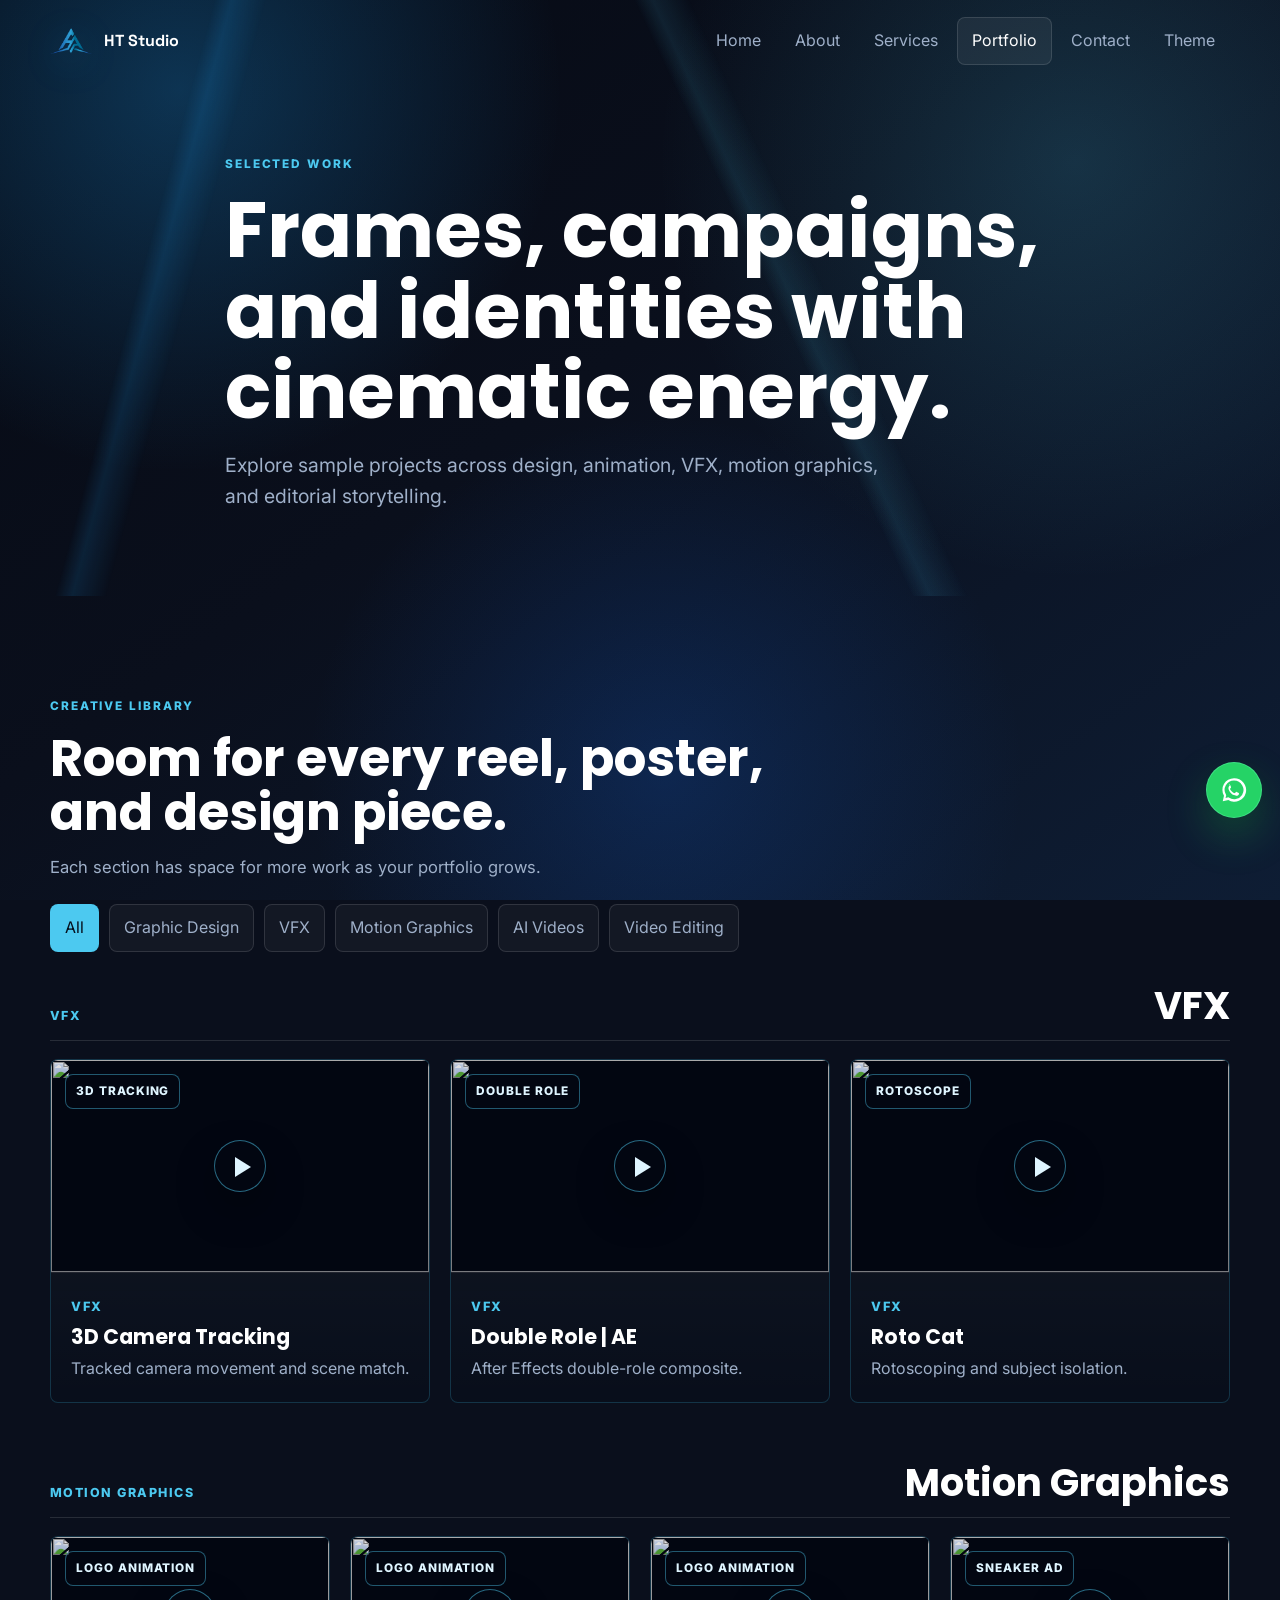
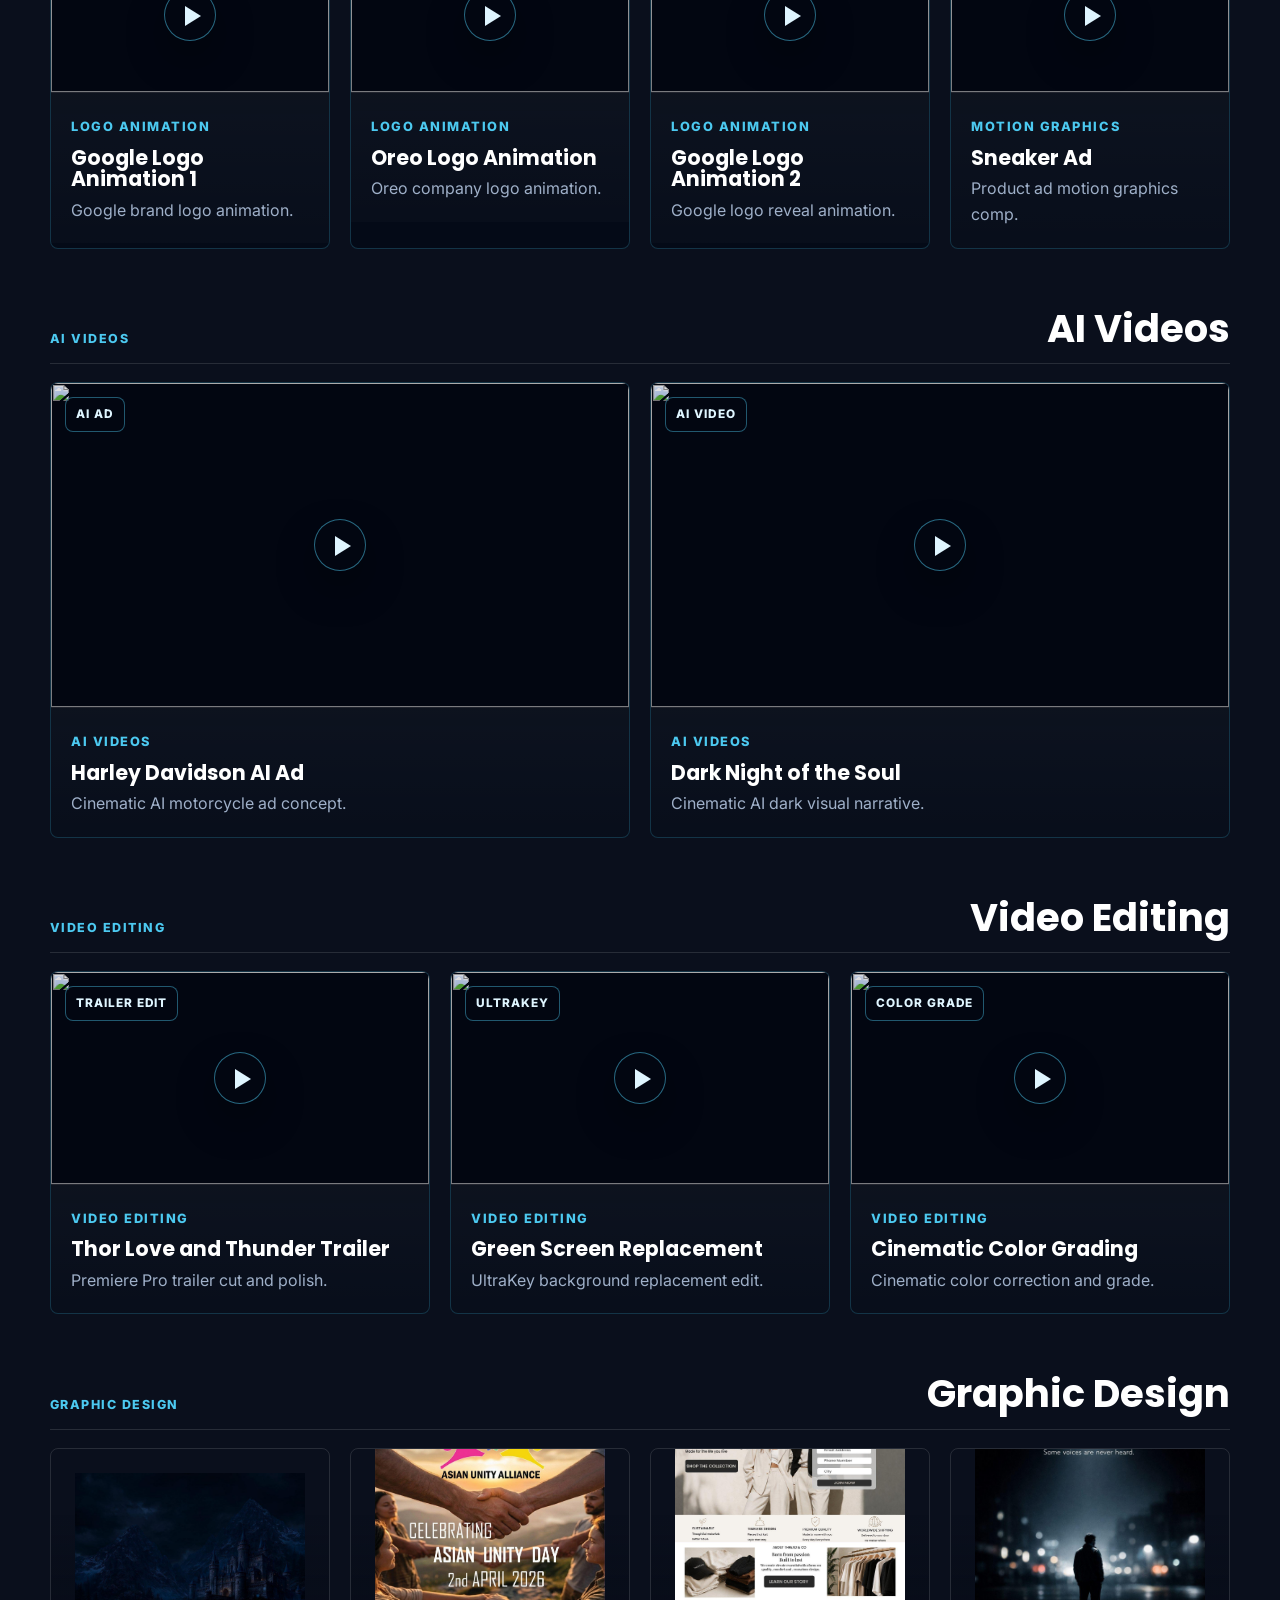
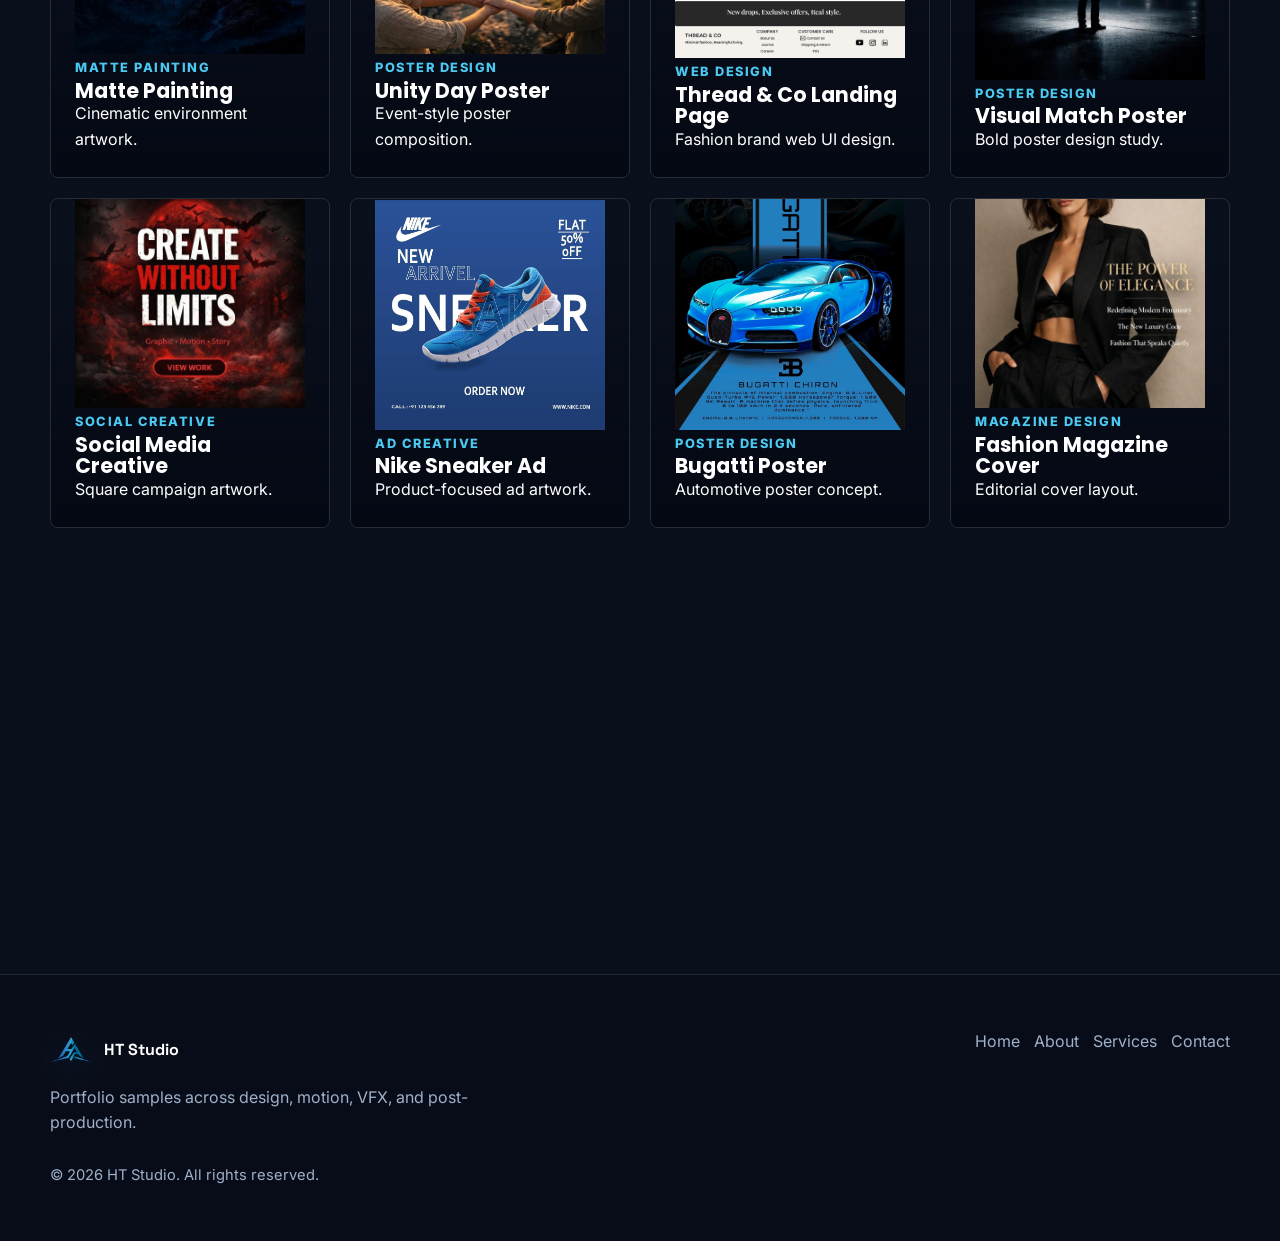
==== commit cd9e0d03: "Update portfolio.html" ====
--- a/portfolio.html
+++ b/portfolio.html
@@ -134,7 +134,7 @@
         <section class="portfolio-category reveal" data-category-section="Graphic Design">
           <div class="portfolio-category-head"><span>Graphic Design</span><h2>Graphic Design</h2></div>
           <div class="portfolio-grid category-grid">
-            <article class="portfolio-card graphic-card reveal" data-category="Graphic Design" data-title="Matte Painting Final" data-year="2026" data-software="Photoshop" data-desc="A cinematic castle matte painting built with layered atmosphere, depth, and fantasy environment design."><img class="graphic-card-img" src="assets/images/graphic-design/graphic-matte-painting-final.jpg" alt="" loading="lazy"><div><span>Matte Painting</span><h3>Matte Painting Final</h3><p>Cinematic environment artwork.</p></div></article>
+            <article class="portfolio-card graphic-card reveal" data-category="Graphic Design" data-title="Matte Painting Final" data-year="2026" data-software="Photoshop" data-desc="A cinematic castle matte painting built with layered atmosphere, depth, and fantasy environment design."><img class="graphic-card-img" src="assets/images/graphic-design/graphic-matte-painting-final.jpg" alt="" loading="lazy"><div><span>Matte Painting</span><h3>Matte Painting </h3><p>Cinematic environment artwork.</p></div></article>
             <article class="portfolio-card graphic-card reveal delay-1" data-category="Graphic Design" data-title="Unity Day Poster" data-year="2026" data-software="Photoshop" data-desc="A poster composition designed for a Unity Day visual assignment."><img class="graphic-card-img" src="assets/images/graphic-design/graphic-unity-day-poster.jpg" alt="" loading="lazy"><div><span>Poster Design</span><h3>Unity Day Poster</h3><p>Event-style poster composition.</p></div></article>
             <article class="portfolio-card graphic-card reveal delay-2" data-category="Graphic Design" data-title="Thread & Co Landing Page" data-year="2026" data-software="Figma" data-desc="A full web design landing page for Thread & Co, a minimal fashion brand. Features hero section, newsletter signup, features strip, brand story, and footer — designed with clean typography and earthy tones."><img class="graphic-card-img" src="assets/images/graphic-design/graphic-web-design-landing-page.jpg" alt="" loading="lazy"><div><span>Web Design</span><h3>Thread & Co Landing Page</h3><p>Fashion brand web UI design.</p></div></article>
             <article class="portfolio-card graphic-card reveal delay-3" data-category="Graphic Design" data-title="Visual Match Poster" data-year="2026" data-software="Photoshop" data-desc="A bold poster study focused on visual matching, contrast, and cinematic balance."><img class="graphic-card-img" src="assets/images/graphic-design/graphic-visual-match-poster.jpg" alt="" loading="lazy"><div><span>Poster Design</span><h3>Visual Match Poster</h3><p>Bold poster design study.</p></div></article>
